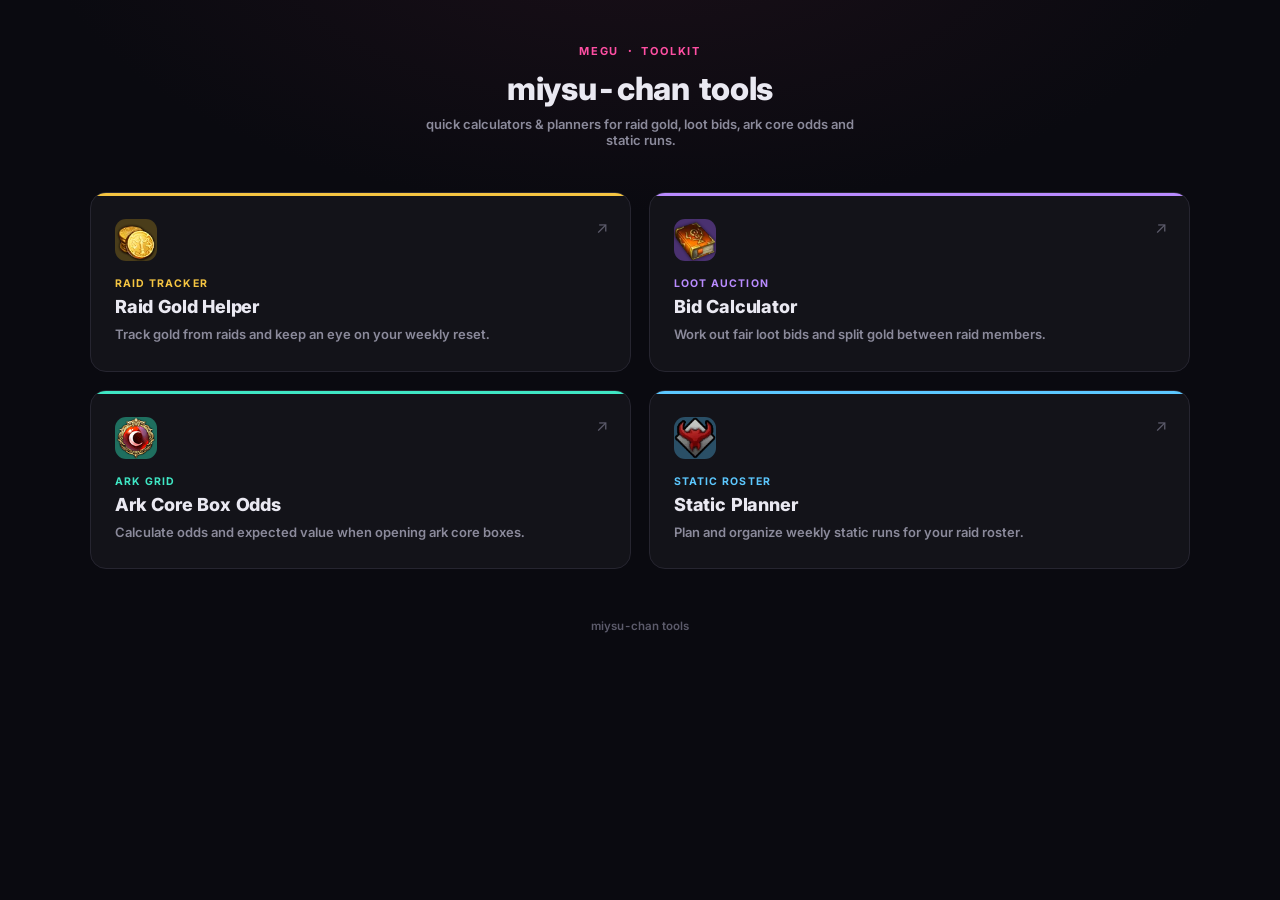
==== index.html @ 82b92d5d "Add files via upload" ====
<!DOCTYPE html>
<html lang="de">
<head>
<meta charset="UTF-8">
<meta name="viewport" content="width=device-width, initial-scale=1.0">
<link rel="icon" type="image/png" href="icon.png">
<title>miysu-chan | tools</title>
<style>
  @import url('https://fonts.googleapis.com/css2?family=Inter:wght@400;500;600;700;800&display=swap');

  :root{
    --bg: #0a0a10;
    --bg-grad: radial-gradient(1100px 550px at 50% -10%, #1a0f18 0%, #0a0a10 55%);
    --panel: #131319;
    --panel-2: #0d0d13;
    --border: #262530;
    --border-soft: #1c1b24;
    --text: #eae9f2;
    --muted: #8b8a9b;
    --muted-2: #5c5b6b;
    --pink: #ff4fa3;
    --pink-soft: #7a3159;
    --amber: #f5b942;
    --amber-soft: #7a5e2a;
    --teal: #3fe6c4;
    --teal-soft: #1f6f5f;
    --purple: #b98bff;
    --purple-soft: #4a3170;
    --coral: #ff6b5c;
    --coral-soft: #7a3329;
    --sky: #5cc8ff;
    --sky-soft: #2a4f66;
    --gold: #f5c542;
    --gold-soft: #4a3d1a;
    --danger: #ff5c5c;
    --success: #3fe6c4;
  }

  *{ box-sizing: border-box; }

  body{
    margin:0;
    background: var(--bg-grad), var(--bg);
    color: var(--text);
    font-family: 'Inter', sans-serif;
    padding: 44px 20px 70px;
    min-height: 100vh;
    font-variant-numeric: tabular-nums;
  }

  .wrap{ max-width: 1100px; margin: 0 auto; position: relative; }

  header{ margin-bottom: 8px; text-align: center; }
  .eyebrow{
    font-size: 11px; font-weight: 700;
    letter-spacing: .16em; text-transform: uppercase;
    color: var(--pink); margin-bottom: 10px;
  }
  h1{
    font-size: clamp(24px, 3.6vw, 32px);
    font-weight: 800;
    margin: 0 0 8px;
    letter-spacing: -0.01em;
  }
  .sub{
    font-size: 13px; color: var(--muted); font-weight: 600;
    max-width: 460px; margin: 0 auto;
  }

  /* --- Card grid --- */
  .grid{
    display: grid;
    grid-template-columns: repeat(2, 1fr);
    gap: 18px;
    margin-top: 44px;
  }
  @media (max-width: 640px){
    .grid{ grid-template-columns: 1fr; }
  }

  .card{
    display: block;
    background: var(--panel);
    border: 1px solid var(--border);
    border-radius: 16px;
    padding: 26px 24px;
    text-decoration: none;
    color: var(--text);
    position: relative;
    overflow: hidden;
    transition: border-color .15s ease, transform .15s ease, background .15s ease;
  }
  .card:hover{
    border-color: var(--muted-2);
    background: var(--panel-2);
    transform: translateY(-2px);
  }
  .card::before{
    content:"";
    position:absolute;
    top:0; left:0; right:0;
    height: 3px;
    background: var(--accent, var(--pink));
  }
  .card-icon{
    width: 42px; height: 42px;
    border-radius: 11px;
    display:flex; align-items:center; justify-content:center;
    font-size: 19px;
    background: var(--accent-soft, var(--pink-soft));
    color: var(--accent, var(--pink));
    margin-bottom: 16px;
    overflow: hidden;
  }
  .card-icon img{
    width: 100%; height: 100%;
    object-fit: cover;
  }
  .card-eyebrow{
    font-size: 10.5px; font-weight: 700;
    letter-spacing: .1em; text-transform: uppercase;
    color: var(--accent, var(--pink));
    margin-bottom: 6px;
  }
  .card h2{
    font-size: 18px; font-weight: 800;
    margin: 0 0 8px;
    letter-spacing: -0.01em;
  }
  .card p{
    font-size: 13px; color: var(--muted); font-weight: 600;
    margin: 0; line-height: 1.5;
  }
  .card-arrow{
    position: absolute;
    top: 24px; right: 22px;
    font-size: 16px;
    color: var(--muted-2);
    transition: transform .15s ease, color .15s ease;
  }
  .card:hover .card-arrow{
    transform: translate(3px, -3px);
    color: var(--accent, var(--pink));
  }

  footer{
    text-align:center;
    margin-top: 50px;
    font-size: 11.5px;
    color: var(--muted-2);
    font-weight: 600;
  }
</style>
</head>
<body>
<div class="wrap">

  <header>
    <div class="eyebrow">megu ・ toolkit</div>
    <h1>miysu-chan tools</h1>
    <div class="sub">quick calculators & planners for raid gold, loot bids, ark core odds and static runs.</div>
  </header>

  <div class="grid">

    <a class="card" href="raid_gold_helper.html" style="--accent: var(--gold); --accent-soft: var(--gold-soft);">
      <span class="card-arrow">↗</span>
      <div class="card-icon"><img src="img/gold.webp" alt=""></div>
      <div class="card-eyebrow">raid tracker</div>
      <h2>Raid Gold Helper</h2>
      <p>Track gold from raids and keep an eye on your weekly reset.</p>
    </a>

    <a class="card" href="bid_calculator.html" style="--accent: var(--purple); --accent-soft: var(--purple-soft);">
      <span class="card-arrow">↗</span>
      <div class="card-icon"><img src="img/Relic_Book.webp" alt=""></div>
      <div class="card-eyebrow">loot auction</div>
      <h2>Bid Calculator</h2>
      <p>Work out fair loot bids and split gold between raid members.</p>
    </a>

    <a class="card" href="ark_core_calculator.html" style="--accent: var(--teal); --accent-soft: var(--teal-soft);">
      <span class="card-arrow">↗</span>
      <div class="card-icon"><img src="img/ArkCore.png" alt=""></div>
      <div class="card-eyebrow">ark grid</div>
      <h2>Ark Core Box Odds</h2>
      <p>Calculate odds and expected value when opening ark core boxes.</p>
    </a>

    <a class="card" href="megu_static_run_planner.html" style="--accent: var(--sky); --accent-soft: var(--sky-soft);">
      <span class="card-arrow">↗</span>
      <div class="card-icon"><img src="img/boss.png" alt=""></div>
      <div class="card-eyebrow">static roster</div>
      <h2>Static Planner</h2>
      <p>Plan and organize weekly static runs for your raid roster.</p>
    </a>

  </div>

  <footer>miysu-chan tools</footer>

</div>
</body>
</html>
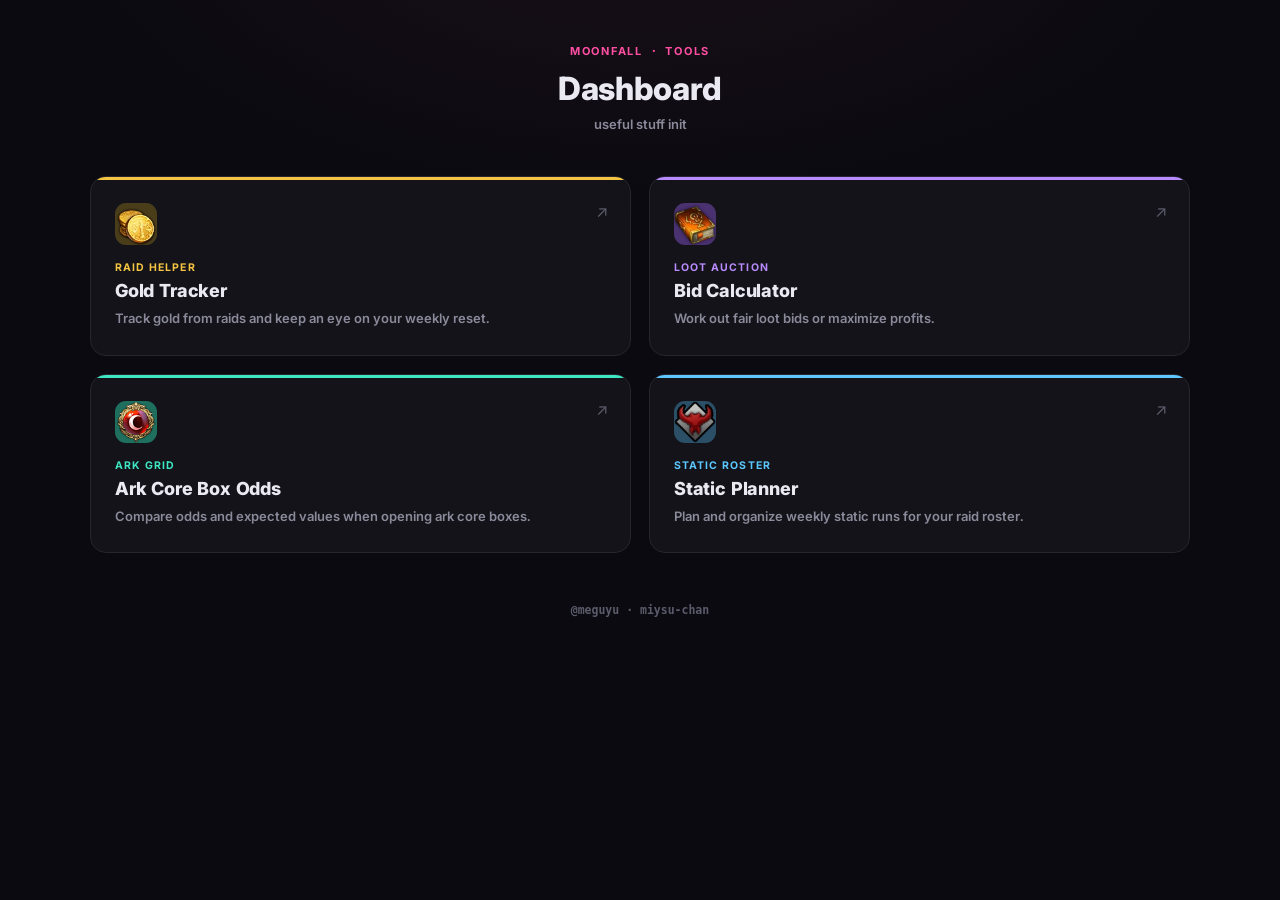
==== commit 8b0a7785: "Add files via upload" ====
--- a/index.html
+++ b/index.html
@@ -4,7 +4,7 @@
 <meta charset="UTF-8">
 <meta name="viewport" content="width=device-width, initial-scale=1.0">
 <link rel="icon" type="image/png" href="icon.png">
-<title>miysu-chan | tools</title>
+<title>Moonfall | tools</title>
 <style>
   @import url('https://fonts.googleapis.com/css2?family=Inter:wght@400;500;600;700;800&display=swap');
 
@@ -156,9 +156,9 @@
 <div class="wrap">
 
   <header>
-    <div class="eyebrow">megu ・ toolkit</div>
-    <h1>miysu-chan tools</h1>
-    <div class="sub">quick calculators & planners for raid gold, loot bids, ark core odds and static runs.</div>
+    <div class="eyebrow">Moonfall ・ tools</div>
+    <h1>Dashboard</h1>
+    <div class="sub">useful stuff init</div>
   </header>
 
   <div class="grid">
@@ -166,8 +166,8 @@
     <a class="card" href="raid_gold_helper.html" style="--accent: var(--gold); --accent-soft: var(--gold-soft);">
       <span class="card-arrow">↗</span>
       <div class="card-icon"><img src="img/gold.webp" alt=""></div>
-      <div class="card-eyebrow">raid tracker</div>
-      <h2>Raid Gold Helper</h2>
+      <div class="card-eyebrow">Raid Helper</div>
+      <h2>Gold Tracker</h2>
       <p>Track gold from raids and keep an eye on your weekly reset.</p>
     </a>
 
@@ -176,7 +176,7 @@
       <div class="card-icon"><img src="img/Relic_Book.webp" alt=""></div>
       <div class="card-eyebrow">loot auction</div>
       <h2>Bid Calculator</h2>
-      <p>Work out fair loot bids and split gold between raid members.</p>
+      <p>Work out fair loot bids or maximize profits.</p>
     </a>
 
     <a class="card" href="ark_core_calculator.html" style="--accent: var(--teal); --accent-soft: var(--teal-soft);">
@@ -184,7 +184,7 @@
       <div class="card-icon"><img src="img/ArkCore.png" alt=""></div>
       <div class="card-eyebrow">ark grid</div>
       <h2>Ark Core Box Odds</h2>
-      <p>Calculate odds and expected value when opening ark core boxes.</p>
+      <p>Compare odds and expected values when opening ark core boxes.</p>
     </a>
 
     <a class="card" href="megu_static_run_planner.html" style="--accent: var(--sky); --accent-soft: var(--sky-soft);">
@@ -197,7 +197,7 @@
 
   </div>
 
-  <footer>miysu-chan tools</footer>
+  <footer><code>@meguyu · miysu-chan</code></footer>
 
 </div>
 </body>
